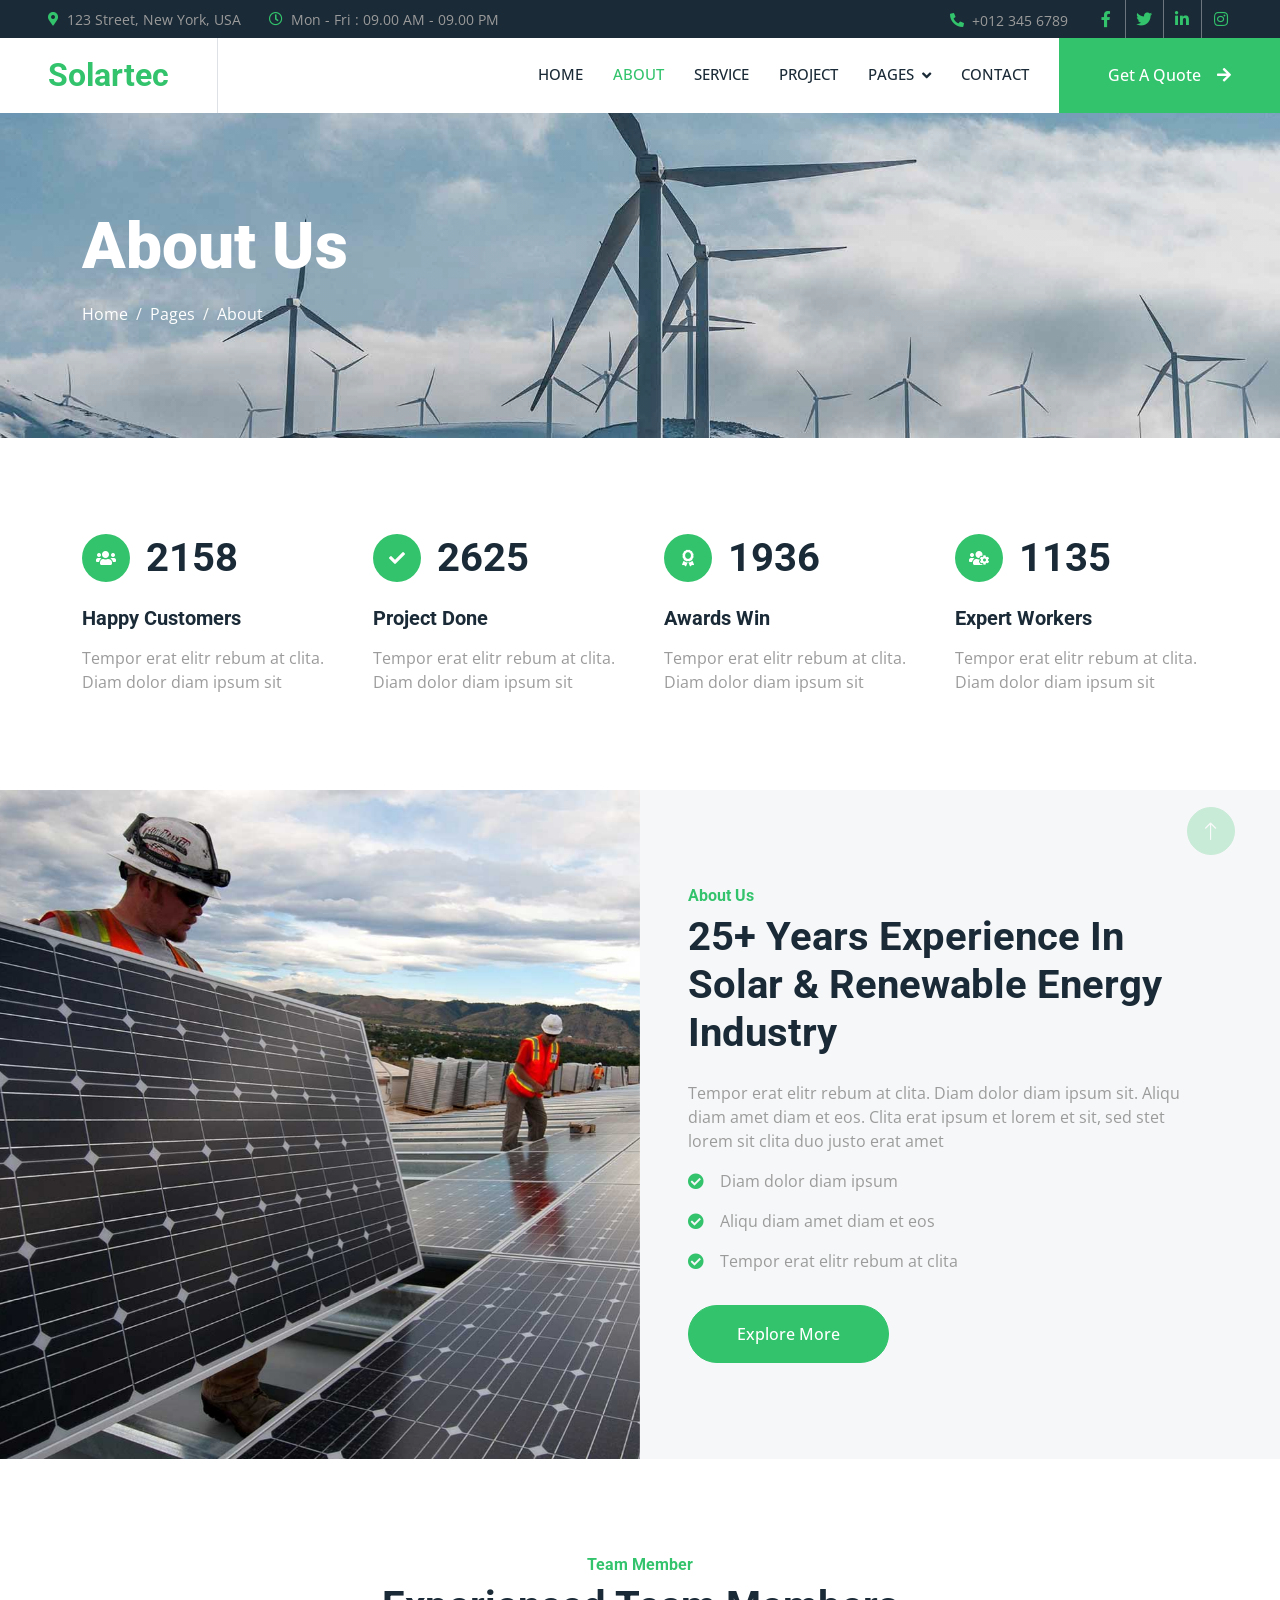
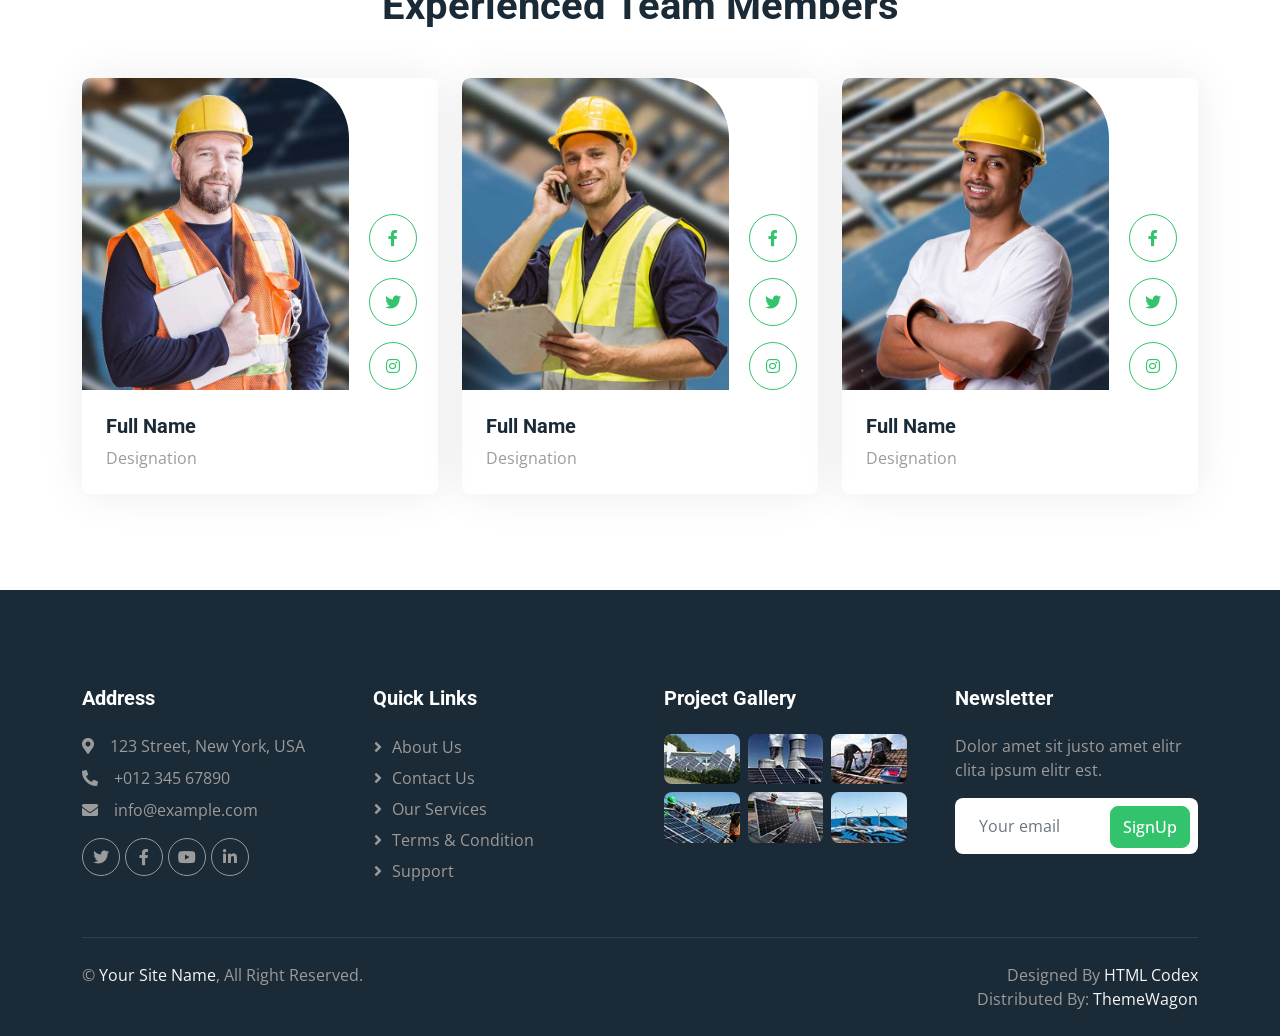
==== about.html @ 1502fc78 "Initial commit" ====
<!DOCTYPE html>
<html lang="en">

<head>
    <meta charset="utf-8">
    <title>Solartec - Renewable Energy Website Template</title>
    <meta content="width=device-width, initial-scale=1.0" name="viewport">
    <meta content="" name="keywords">
    <meta content="" name="description">

    <!-- Favicon -->
    <link href="img/favicon.ico" rel="icon">

    <!-- Google Web Fonts -->
    <link rel="preconnect" href="https://fonts.googleapis.com">
    <link rel="preconnect" href="https://fonts.gstatic.com" crossorigin>
    <link href="https://fonts.googleapis.com/css2?family=Open+Sans:wght@400;500&family=Roboto:wght@500;700;900&display=swap" rel="stylesheet"> 

    <!-- Icon Font Stylesheet -->
    <link href="https://cdnjs.cloudflare.com/ajax/libs/font-awesome/5.10.0/css/all.min.css" rel="stylesheet">
    <link href="https://cdn.jsdelivr.net/npm/bootstrap-icons@1.4.1/font/bootstrap-icons.css" rel="stylesheet">

    <!-- Libraries Stylesheet -->
    <link href="lib/animate/animate.min.css" rel="stylesheet">
    <link href="lib/owlcarousel/assets/owl.carousel.min.css" rel="stylesheet">
    <link href="lib/lightbox/css/lightbox.min.css" rel="stylesheet">

    <!-- Customized Bootstrap Stylesheet -->
    <link href="css/bootstrap.min.css" rel="stylesheet">

    <!-- Template Stylesheet -->
    <link href="css/style.css" rel="stylesheet">
</head>

<body>
    <!-- Spinner Start -->
    <div id="spinner" class="show bg-white position-fixed translate-middle w-100 vh-100 top-50 start-50 d-flex align-items-center justify-content-center">
        <div class="spinner-border text-primary" style="width: 3rem; height: 3rem;" role="status">
            <span class="sr-only">Loading...</span>
        </div>
    </div>
    <!-- Spinner End -->


    <!-- Topbar Start -->
    <div class="container-fluid bg-dark p-0">
        <div class="row gx-0 d-none d-lg-flex">
            <div class="col-lg-7 px-5 text-start">
                <div class="h-100 d-inline-flex align-items-center me-4">
                    <small class="fa fa-map-marker-alt text-primary me-2"></small>
                    <small>123 Street, New York, USA</small>
                </div>
                <div class="h-100 d-inline-flex align-items-center">
                    <small class="far fa-clock text-primary me-2"></small>
                    <small>Mon - Fri : 09.00 AM - 09.00 PM</small>
                </div>
            </div>
            <div class="col-lg-5 px-5 text-end">
                <div class="h-100 d-inline-flex align-items-center me-4">
                    <small class="fa fa-phone-alt text-primary me-2"></small>
                    <small>+012 345 6789</small>
                </div>
                <div class="h-100 d-inline-flex align-items-center mx-n2">
                    <a class="btn btn-square btn-link rounded-0 border-0 border-end border-secondary" href=""><i class="fab fa-facebook-f"></i></a>
                    <a class="btn btn-square btn-link rounded-0 border-0 border-end border-secondary" href=""><i class="fab fa-twitter"></i></a>
                    <a class="btn btn-square btn-link rounded-0 border-0 border-end border-secondary" href=""><i class="fab fa-linkedin-in"></i></a>
                    <a class="btn btn-square btn-link rounded-0" href=""><i class="fab fa-instagram"></i></a>
                </div>
            </div>
        </div>
    </div>
    <!-- Topbar End -->


    <!-- Navbar Start -->
    <nav class="navbar navbar-expand-lg bg-white navbar-light sticky-top p-0">
        <a href="index.html" class="navbar-brand d-flex align-items-center border-end px-4 px-lg-5">
            <h2 class="m-0 text-primary">Solartec</h2>
        </a>
        <button type="button" class="navbar-toggler me-4" data-bs-toggle="collapse" data-bs-target="#navbarCollapse">
            <span class="navbar-toggler-icon"></span>
        </button>
        <div class="collapse navbar-collapse" id="navbarCollapse">
            <div class="navbar-nav ms-auto p-4 p-lg-0">
                <a href="index.html" class="nav-item nav-link">Home</a>
                <a href="about.html" class="nav-item nav-link active">About</a>
                <a href="service.html" class="nav-item nav-link">Service</a>
                <a href="project.html" class="nav-item nav-link">Project</a>
                <div class="nav-item dropdown">
                    <a href="#" class="nav-link dropdown-toggle" data-bs-toggle="dropdown">Pages</a>
                    <div class="dropdown-menu bg-light m-0">
                        <a href="feature.html" class="dropdown-item">Feature</a>
                        <a href="quote.html" class="dropdown-item">Free Quote</a>
                        <a href="team.html" class="dropdown-item">Our Team</a>
                        <a href="testimonial.html" class="dropdown-item">Testimonial</a>
                        <a href="404.html" class="dropdown-item">404 Page</a>
                    </div>
                </div>
                <a href="contact.html" class="nav-item nav-link">Contact</a>
            </div>
            <a href="" class="btn btn-primary rounded-0 py-4 px-lg-5 d-none d-lg-block">Get A Quote<i class="fa fa-arrow-right ms-3"></i></a>
        </div>
    </nav>
    <!-- Navbar End -->


    <!-- Page Header Start -->
    <div class="container-fluid page-header py-5 mb-5">
        <div class="container py-5">
            <h1 class="display-3 text-white mb-3 animated slideInDown">About Us</h1>
            <nav aria-label="breadcrumb animated slideInDown">
                <ol class="breadcrumb">
                    <li class="breadcrumb-item"><a class="text-white" href="#">Home</a></li>
                    <li class="breadcrumb-item"><a class="text-white" href="#">Pages</a></li>
                    <li class="breadcrumb-item text-white active" aria-current="page">About</li>
                </ol>
            </nav>
        </div>
    </div>
    <!-- Page Header End -->


    <!-- Feature Start -->
    <div class="container-xxl py-5">
        <div class="container">
            <div class="row g-5">
                <div class="col-md-6 col-lg-3 wow fadeIn" data-wow-delay="0.1s">
                    <div class="d-flex align-items-center mb-4">
                        <div class="btn-lg-square bg-primary rounded-circle me-3">
                            <i class="fa fa-users text-white"></i>
                        </div>
                        <h1 class="mb-0" data-toggle="counter-up">3453</h1>
                    </div>
                    <h5 class="mb-3">Happy Customers</h5>
                    <span>Tempor erat elitr rebum at clita. Diam dolor diam ipsum sit</span>
                </div>
                <div class="col-md-6 col-lg-3 wow fadeIn" data-wow-delay="0.3s">
                    <div class="d-flex align-items-center mb-4">
                        <div class="btn-lg-square bg-primary rounded-circle me-3">
                            <i class="fa fa-check text-white"></i>
                        </div>
                        <h1 class="mb-0" data-toggle="counter-up">4234</h1>
                    </div>
                    <h5 class="mb-3">Project Done</h5>
                    <span>Tempor erat elitr rebum at clita. Diam dolor diam ipsum sit</span>
                </div>
                <div class="col-md-6 col-lg-3 wow fadeIn" data-wow-delay="0.5s">
                    <div class="d-flex align-items-center mb-4">
                        <div class="btn-lg-square bg-primary rounded-circle me-3">
                            <i class="fa fa-award text-white"></i>
                        </div>
                        <h1 class="mb-0" data-toggle="counter-up">3123</h1>
                    </div>
                    <h5 class="mb-3">Awards Win</h5>
                    <span>Tempor erat elitr rebum at clita. Diam dolor diam ipsum sit</span>
                </div>
                <div class="col-md-6 col-lg-3 wow fadeIn" data-wow-delay="0.7s">
                    <div class="d-flex align-items-center mb-4">
                        <div class="btn-lg-square bg-primary rounded-circle me-3">
                            <i class="fa fa-users-cog text-white"></i>
                        </div>
                        <h1 class="mb-0" data-toggle="counter-up">1831</h1>
                    </div>
                    <h5 class="mb-3">Expert Workers</h5>
                    <span>Tempor erat elitr rebum at clita. Diam dolor diam ipsum sit</span>
                </div>
            </div>
        </div>
    </div>
    <!-- Feature Start -->
    

    <!-- About Start -->
    <div class="container-fluid bg-light overflow-hidden my-5 px-lg-0">
        <div class="container about px-lg-0">
            <div class="row g-0 mx-lg-0">
                <div class="col-lg-6 ps-lg-0 wow fadeIn" data-wow-delay="0.1s" style="min-height: 400px;">
                    <div class="position-relative h-100">
                        <img class="position-absolute img-fluid w-100 h-100" src="img/about.jpg" style="object-fit: cover;" alt="">
                    </div>
                </div>
                <div class="col-lg-6 about-text py-5 wow fadeIn" data-wow-delay="0.5s">
                    <div class="p-lg-5 pe-lg-0">
                        <h6 class="text-primary">About Us</h6>
                        <h1 class="mb-4">25+ Years Experience In Solar & Renewable Energy Industry</h1>
                        <p>Tempor erat elitr rebum at clita. Diam dolor diam ipsum sit. Aliqu diam amet diam et eos. Clita erat ipsum et lorem et sit, sed stet lorem sit clita duo justo erat amet</p>
                        <p><i class="fa fa-check-circle text-primary me-3"></i>Diam dolor diam ipsum</p>
                        <p><i class="fa fa-check-circle text-primary me-3"></i>Aliqu diam amet diam et eos</p>
                        <p><i class="fa fa-check-circle text-primary me-3"></i>Tempor erat elitr rebum at clita</p>
                        <a href="" class="btn btn-primary rounded-pill py-3 px-5 mt-3">Explore More</a>
                    </div>
                </div>
            </div>
        </div>
    </div>
    <!-- About End -->


    <!-- Team Start -->
    <div class="container-xxl py-5">
        <div class="container">
            <div class="text-center mx-auto mb-5 wow fadeInUp" data-wow-delay="0.1s" style="max-width: 600px;">
                <h6 class="text-primary">Team Member</h6>
                <h1 class="mb-4">Experienced Team Members</h1>
            </div>
            <div class="row g-4">
                <div class="col-lg-4 col-md-6 wow fadeInUp" data-wow-delay="0.1s">
                    <div class="team-item rounded overflow-hidden">
                        <div class="d-flex">
                            <img class="img-fluid w-75" src="img/team-1.jpg" alt="">
                            <div class="team-social w-25">
                                <a class="btn btn-lg-square btn-outline-primary rounded-circle mt-3" href=""><i class="fab fa-facebook-f"></i></a>
                                <a class="btn btn-lg-square btn-outline-primary rounded-circle mt-3" href=""><i class="fab fa-twitter"></i></a>
                                <a class="btn btn-lg-square btn-outline-primary rounded-circle mt-3" href=""><i class="fab fa-instagram"></i></a>
                            </div>
                        </div>
                        <div class="p-4">
                            <h5>Full Name</h5>
                            <span>Designation</span>
                        </div>
                    </div>
                </div>
                <div class="col-lg-4 col-md-6 wow fadeInUp" data-wow-delay="0.3s">
                    <div class="team-item rounded overflow-hidden">
                        <div class="d-flex">
                            <img class="img-fluid w-75" src="img/team-2.jpg" alt="">
                            <div class="team-social w-25">
                                <a class="btn btn-lg-square btn-outline-primary rounded-circle mt-3" href=""><i class="fab fa-facebook-f"></i></a>
                                <a class="btn btn-lg-square btn-outline-primary rounded-circle mt-3" href=""><i class="fab fa-twitter"></i></a>
                                <a class="btn btn-lg-square btn-outline-primary rounded-circle mt-3" href=""><i class="fab fa-instagram"></i></a>
                            </div>
                        </div>
                        <div class="p-4">
                            <h5>Full Name</h5>
                            <span>Designation</span>
                        </div>
                    </div>
                </div>
                <div class="col-lg-4 col-md-6 wow fadeInUp" data-wow-delay="0.5s">
                    <div class="team-item rounded overflow-hidden">
                        <div class="d-flex">
                            <img class="img-fluid w-75" src="img/team-3.jpg" alt="">
                            <div class="team-social w-25">
                                <a class="btn btn-lg-square btn-outline-primary rounded-circle mt-3" href=""><i class="fab fa-facebook-f"></i></a>
                                <a class="btn btn-lg-square btn-outline-primary rounded-circle mt-3" href=""><i class="fab fa-twitter"></i></a>
                                <a class="btn btn-lg-square btn-outline-primary rounded-circle mt-3" href=""><i class="fab fa-instagram"></i></a>
                            </div>
                        </div>
                        <div class="p-4">
                            <h5>Full Name</h5>
                            <span>Designation</span>
                        </div>
                    </div>
                </div>
            </div>
        </div>
    </div>
    <!-- Team End -->
        

    <!-- Footer Start -->
    <div class="container-fluid bg-dark text-body footer mt-5 pt-5 wow fadeIn" data-wow-delay="0.1s">
        <div class="container py-5">
            <div class="row g-5">
                <div class="col-lg-3 col-md-6">
                    <h5 class="text-white mb-4">Address</h5>
                    <p class="mb-2"><i class="fa fa-map-marker-alt me-3"></i>123 Street, New York, USA</p>
                    <p class="mb-2"><i class="fa fa-phone-alt me-3"></i>+012 345 67890</p>
                    <p class="mb-2"><i class="fa fa-envelope me-3"></i>info@example.com</p>
                    <div class="d-flex pt-2">
                        <a class="btn btn-square btn-outline-light btn-social" href=""><i class="fab fa-twitter"></i></a>
                        <a class="btn btn-square btn-outline-light btn-social" href=""><i class="fab fa-facebook-f"></i></a>
                        <a class="btn btn-square btn-outline-light btn-social" href=""><i class="fab fa-youtube"></i></a>
                        <a class="btn btn-square btn-outline-light btn-social" href=""><i class="fab fa-linkedin-in"></i></a>
                    </div>
                </div>
                <div class="col-lg-3 col-md-6">
                    <h5 class="text-white mb-4">Quick Links</h5>
                    <a class="btn btn-link" href="">About Us</a>
                    <a class="btn btn-link" href="">Contact Us</a>
                    <a class="btn btn-link" href="">Our Services</a>
                    <a class="btn btn-link" href="">Terms & Condition</a>
                    <a class="btn btn-link" href="">Support</a>
                </div>
                <div class="col-lg-3 col-md-6">
                    <h5 class="text-white mb-4">Project Gallery</h5>
                    <div class="row g-2">
                        <div class="col-4">
                            <img class="img-fluid rounded" src="img/gallery-1.jpg" alt="">
                        </div>
                        <div class="col-4">
                            <img class="img-fluid rounded" src="img/gallery-2.jpg" alt="">
                        </div>
                        <div class="col-4">
                            <img class="img-fluid rounded" src="img/gallery-3.jpg" alt="">
                        </div>
                        <div class="col-4">
                            <img class="img-fluid rounded" src="img/gallery-4.jpg" alt="">
                        </div>
                        <div class="col-4">
                            <img class="img-fluid rounded" src="img/gallery-5.jpg" alt="">
                        </div>
                        <div class="col-4">
                            <img class="img-fluid rounded" src="img/gallery-6.jpg" alt="">
                        </div>
                    </div>
                </div>
                <div class="col-lg-3 col-md-6">
                    <h5 class="text-white mb-4">Newsletter</h5>
                    <p>Dolor amet sit justo amet elitr clita ipsum elitr est.</p>
                    <div class="position-relative mx-auto" style="max-width: 400px;">
                        <input class="form-control border-0 w-100 py-3 ps-4 pe-5" type="text" placeholder="Your email">
                        <button type="button" class="btn btn-primary py-2 position-absolute top-0 end-0 mt-2 me-2">SignUp</button>
                    </div>
                </div>
            </div>
        </div>
        <div class="container">
            <div class="copyright">
                <div class="row">
                    <div class="col-md-6 text-center text-md-start mb-3 mb-md-0">
                        &copy; <a href="#">Your Site Name</a>, All Right Reserved.
                    </div>
                    <div class="col-md-6 text-center text-md-end">
                        <!--/*** This template is free as long as you keep the footer author’s credit link/attribution link/backlink. If you'd like to use the template without the footer author’s credit link/attribution link/backlink, you can purchase the Credit Removal License from "https://htmlcodex.com/credit-removal". Thank you for your support. ***/-->
                        Designed By <a href="https://htmlcodex.com">HTML Codex</a>
                        <br>Distributed By: <a href="https://themewagon.com" target="_blank">ThemeWagon</a>
                    </div>
                </div>
            </div>
        </div>
    </div>
    <!-- Footer End -->


    <!-- Back to Top -->
    <a href="#" class="btn btn-lg btn-primary btn-lg-square rounded-circle back-to-top"><i class="bi bi-arrow-up"></i></a>


    <!-- JavaScript Libraries -->
    <script src="https://code.jquery.com/jquery-3.4.1.min.js"></script>
    <script src="https://cdn.jsdelivr.net/npm/bootstrap@5.0.0/dist/js/bootstrap.bundle.min.js"></script>
    <script src="lib/wow/wow.min.js"></script>
    <script src="lib/easing/easing.min.js"></script>
    <script src="lib/waypoints/waypoints.min.js"></script>
    <script src="lib/counterup/counterup.min.js"></script>
    <script src="lib/owlcarousel/owl.carousel.min.js"></script>
    <script src="lib/isotope/isotope.pkgd.min.js"></script>
    <script src="lib/lightbox/js/lightbox.min.js"></script>

    <!-- Template Javascript -->
    <script src="js/main.js"></script>
</body>

</html>
---- css/style.css ----
/********** Template CSS **********/
:root {
    --primary: #32C36C;
    --light: #F6F7F8;
    --dark: #1A2A36;
}

.fw-medium {
    font-weight: 500 !important;
}

.fw-bold {
    font-weight: 700 !important;
}

.fw-black {
    font-weight: 900 !important;
}

.back-to-top {
    position: fixed;
    display: none;
    right: 45px;
    bottom: 45px;
    z-index: 99;
}


/*** Spinner ***/
#spinner {
    opacity: 0;
    visibility: hidden;
    transition: opacity .5s ease-out, visibility 0s linear .5s;
    z-index: 99999;
}

#spinner.show {
    transition: opacity .5s ease-out, visibility 0s linear 0s;
    visibility: visible;
    opacity: 1;
}


/*** Button ***/
.btn {
    font-weight: 500;
    transition: .5s;
}

.btn.btn-primary,
.btn.btn-outline-primary:hover {
    color: #FFFFFF;
}

.btn-square {
    width: 38px;
    height: 38px;
}

.btn-sm-square {
    width: 32px;
    height: 32px;
}

.btn-lg-square {
    width: 48px;
    height: 48px;
}

.btn-square,
.btn-sm-square,
.btn-lg-square {
    padding: 0;
    display: flex;
    align-items: center;
    justify-content: center;
    font-weight: normal;
}

/*** Navbar ***/
.navbar.sticky-top {
    top: -100px;
    transition: .5s;
}

.navbar .navbar-brand,
.navbar a.btn {
    height: 75px;
}

.navbar .navbar-nav .nav-link {
    margin-right: 30px;
    padding: 25px 0;
    color: var(--dark);
    font-size: 15px;
    font-weight: 500;
    text-transform: uppercase;
    outline: none;
}

.navbar .navbar-nav .nav-link:hover,
.navbar .navbar-nav .nav-link.active {
    color: var(--primary);
}

.navbar .dropdown-toggle::after {
    border: none;
    content: "\f107";
    font-family: "Font Awesome 5 Free";
    font-weight: 900;
    vertical-align: middle;
    margin-left: 8px;
}

@media (max-width: 991.98px) {
    .navbar .navbar-nav .nav-link  {
        margin-right: 0;
        padding: 10px 0;
    }

    .navbar .navbar-nav {
        border-top: 1px solid #EEEEEE;
    }
}

@media (min-width: 992px) {
    .navbar .nav-item .dropdown-menu {
        display: block;
        border: none;
        margin-top: 0;
        top: 150%;
        opacity: 0;
        visibility: hidden;
        transition: .5s;
    }

    .navbar .nav-item:hover .dropdown-menu {
        top: 100%;
        visibility: visible;
        transition: .5s;
        opacity: 1;
    }
}


/*** Header ***/
.owl-carousel-inner {
    position: absolute;
    width: 100%;
    height: 100%;
    top: 0;
    left: 0;
    display: flex;
    align-items: center;
    background: rgba(0, 0, 0, .1);
}

@media (max-width: 768px) {
    .header-carousel .owl-carousel-item {
        position: relative;
        min-height: 500px;
    }

    .header-carousel .owl-carousel-item img {
        position: absolute;
        width: 100%;
        height: 100%;
        object-fit: cover;
    }

    .header-carousel .owl-carousel-item p {
        font-size: 16px !important;
    }
}

.header-carousel .owl-dots {
    position: absolute;
    width: 60px;
    height: 100%;
    top: 0;
    right: 30px;
    display: flex;
    flex-direction: column;
    align-items: center;
    justify-content: center;
}

.header-carousel .owl-dots .owl-dot {
    position: relative;
    width: 45px;
    height: 45px;
    margin: 5px 0;
    background: #FFFFFF;
    box-shadow: 0 0 30px rgba(255, 255, 255, .9);
    border-radius: 45px;
    transition: .5s;
}

.header-carousel .owl-dots .owl-dot.active {
    width: 60px;
    height: 60px;
}

.header-carousel .owl-dots .owl-dot img {
    position: absolute;
    width: 100%;
    height: 100%;
    object-fit: cover;
    padding: 2px;
    border-radius: 45px;
    transition: .5s;
}

.page-header {
    background: linear-gradient(rgba(0, 0, 0, .1), rgba(0, 0, 0, .1)), url(../img/carousel-1.jpg) center center no-repeat;
    background-size: cover;
}

.breadcrumb-item + .breadcrumb-item::before {
    color: var(--light);
}


/*** About ***/
@media (min-width: 992px) {
    .container.about {
        max-width: 100% !important;
    }

    .about-text  {
        padding-right: calc(((100% - 960px) / 2) + .75rem);
    }
}

@media (min-width: 1200px) {
    .about-text  {
        padding-right: calc(((100% - 1140px) / 2) + .75rem);
    }
}

@media (min-width: 1400px) {
    .about-text  {
        padding-right: calc(((100% - 1320px) / 2) + .75rem);
    }
}


/*** Service ***/
.service-item {
    box-shadow: 0 0 45px rgba(0, 0, 0, .08);
}

.service-icon {
    position: relative;
    margin: -50px 0 25px 0;
    width: 100px;
    height: 100px;
    display: flex;
    align-items: center;
    justify-content: center;
    color: var(--primary);
    background: #FFFFFF;
    border-radius: 100px;
    box-shadow: 0 0 45px rgba(0, 0, 0, .08);
    transition: .5s;
}

.service-item:hover .service-icon {
    color: #FFFFFF;
    background: var(--primary);
}


/*** Feature ***/
@media (min-width: 992px) {
    .container.feature {
        max-width: 100% !important;
    }

    .feature-text  {
        padding-left: calc(((100% - 960px) / 2) + .75rem);
    }
}

@media (min-width: 1200px) {
    .feature-text  {
        padding-left: calc(((100% - 1140px) / 2) + .75rem);
    }
}

@media (min-width: 1400px) {
    .feature-text  {
        padding-left: calc(((100% - 1320px) / 2) + .75rem);
    }
}


/*** Project Portfolio ***/
#portfolio-flters li {
    display: inline-block;
    font-weight: 500;
    color: var(--dark);
    cursor: pointer;
    transition: .5s;
    border-bottom: 2px solid transparent;
}

#portfolio-flters li:hover,
#portfolio-flters li.active {
    color: var(--primary);
    border-color: var(--primary);
}

.portfolio-img {
    position: relative;
}

.portfolio-img::before,
.portfolio-img::after {
    position: absolute;
    content: "";
    width: 0;
    height: 100%;
    top: 0;
    background: var(--dark);
    transition: .5s;
}

.portfolio-img::before {
    left: 50%;
}

.portfolio-img::after {
    right: 50%;
}

.portfolio-item:hover .portfolio-img::before {
    width: 51%;
    left: 0;
}

.portfolio-item:hover .portfolio-img::after {
    width: 51%;
    right: 0;
}

.portfolio-btn {
    position: absolute;
    top: 0;
    left: 0;
    width: 100%;
    height: 100%;
    display: flex;
    align-items: center;
    justify-content: center;
    opacity: 0;
    z-index: 1;
    transition: .5s;
}

.portfolio-item:hover .portfolio-btn {
    opacity: 1;
    transition-delay: .3s;
}


/*** Quote ***/
@media (min-width: 992px) {
    .container.quote {
        max-width: 100% !important;
    }

    .quote-text  {
        padding-right: calc(((100% - 960px) / 2) + .75rem);
    }
}

@media (min-width: 1200px) {
    .quote-text  {
        padding-right: calc(((100% - 1140px) / 2) + .75rem);
    }
}

@media (min-width: 1400px) {
    .quote-text  {
        padding-right: calc(((100% - 1320px) / 2) + .75rem);
    }
}


/*** Team ***/
.team-item {
    box-shadow: 0 0 45px rgba(0, 0, 0, .08);
}

.team-item img {
    border-radius: 8px 60px 0 0;
}

.team-item .team-social {
    display: flex;
    flex-direction: column;
    align-items: center;
    justify-content: flex-end;
    background: #FFFFFF;
    transition: .5s;
}


/*** Testimonial ***/
.testimonial-carousel::before {
    position: absolute;
    content: "";
    top: 0;
    left: 0;
    height: 100%;
    width: 0;
    background: linear-gradient(to right, rgba(255, 255, 255, 1) 0%, rgba(255, 255, 255, 0) 100%);
    z-index: 1;
}

.testimonial-carousel::after {
    position: absolute;
    content: "";
    top: 0;
    right: 0;
    height: 100%;
    width: 0;
    background: linear-gradient(to left, rgba(255, 255, 255, 1) 0%, rgba(255, 255, 255, 0) 100%);
    z-index: 1;
}

@media (min-width: 768px) {
    .testimonial-carousel::before,
    .testimonial-carousel::after {
        width: 200px;
    }
}

@media (min-width: 992px) {
    .testimonial-carousel::before,
    .testimonial-carousel::after {
        width: 300px;
    }
}

.testimonial-carousel .owl-nav {
    position: absolute;
    width: 350px;
    top: 20px;
    left: 50%;
    transform: translateX(-50%);
    display: flex;
    justify-content: space-between;
    opacity: 0;
    transition: .5s;
    z-index: 1;
}

.testimonial-carousel:hover .owl-nav {
    width: 300px;
    opacity: 1;
}

.testimonial-carousel .owl-nav .owl-prev,
.testimonial-carousel .owl-nav .owl-next {
    position: relative;
    color: var(--primary);
    font-size: 45px;
    transition: .5s;
}

.testimonial-carousel .owl-nav .owl-prev:hover,
.testimonial-carousel .owl-nav .owl-next:hover {
    color: var(--dark);
}

.testimonial-carousel .testimonial-img img {
    width: 100px;
    height: 100px;
}

.testimonial-carousel .testimonial-img .btn-square {
    position: absolute;
    bottom: -19px;
    left: 50%;
    transform: translateX(-50%);
}

.testimonial-carousel .owl-item .testimonial-text {
    margin-bottom: 30px;
    box-shadow: 0 0 45px rgba(0, 0, 0, .08);
    transform: scale(.8);
    transition: .5s;
}

.testimonial-carousel .owl-item.center .testimonial-text {
    transform: scale(1);
}


/*** Contact ***/
@media (min-width: 992px) {
    .container.contact {
        max-width: 100% !important;
    }

    .contact-text  {
        padding-left: calc(((100% - 960px) / 2) + .75rem);
    }
}

@media (min-width: 1200px) {
    .contact-text  {
        padding-left: calc(((100% - 1140px) / 2) + .75rem);
    }
}

@media (min-width: 1400px) {
    .contact-text  {
        padding-left: calc(((100% - 1320px) / 2) + .75rem);
    }
}


/*** Footer ***/
.footer .btn.btn-social {
    margin-right: 5px;
    color: #9B9B9B;
    border: 1px solid #9B9B9B;
    border-radius: 38px;
    transition: .3s;
}

.footer .btn.btn-social:hover {
    color: var(--primary);
    border-color: var(--light);
}

.footer .btn.btn-link {
    display: block;
    margin-bottom: 5px;
    padding: 0;
    text-align: left;
    color: #9B9B9B;
    font-weight: normal;
    text-transform: capitalize;
    transition: .3s;
}

.footer .btn.btn-link::before {
    position: relative;
    content: "\f105";
    font-family: "Font Awesome 5 Free";
    font-weight: 900;
    margin-right: 10px;
}

.footer .btn.btn-link:hover {
    color: #FFFFFF;
    letter-spacing: 1px;
    box-shadow: none;
}

.footer .copyright {
    padding: 25px 0;
    border-top: 1px solid rgba(256, 256, 256, .1);
}

.footer .copyright a {
    color: var(--light);
}

.footer .copyright a:hover {
    color: var(--primary);
}
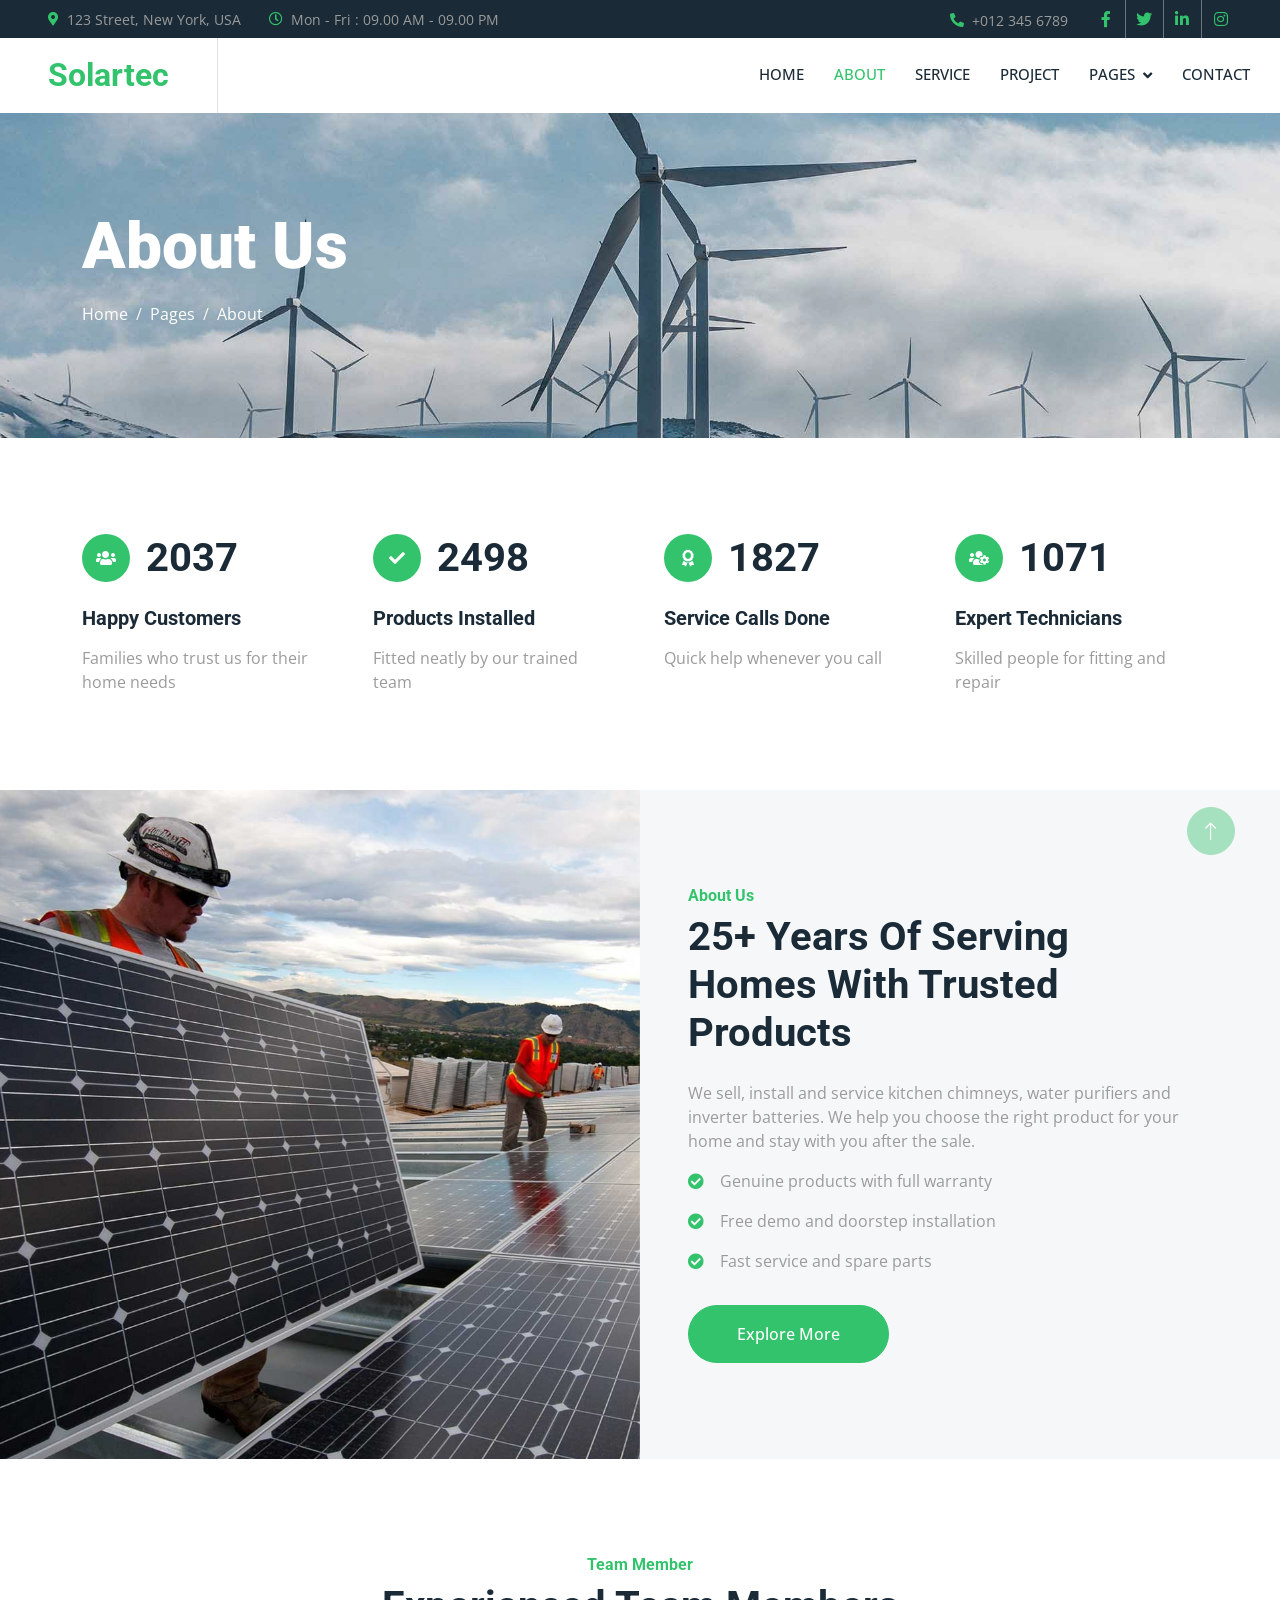
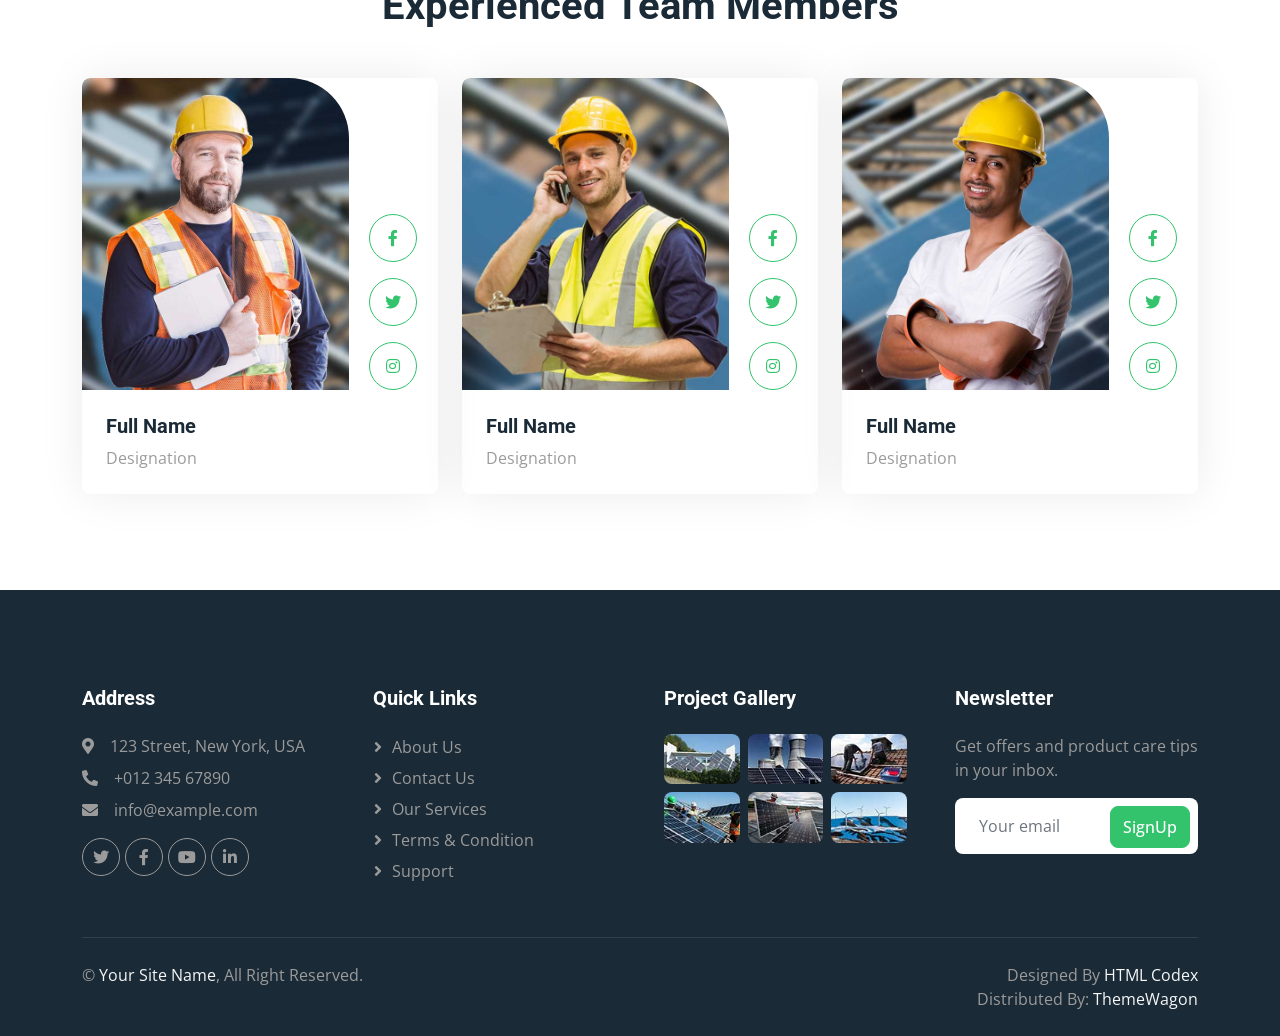
==== commit fc2f396a: "fixed header footer" ====
--- a/about.html
+++ b/about.html
@@ -43,7 +43,7 @@
 
 
     <!-- Topbar Start -->
-    <div class="container-fluid bg-dark p-0">
+    <!-- <div class="container-fluid bg-dark p-0">
         <div class="row gx-0 d-none d-lg-flex">
             <div class="col-lg-7 px-5 text-start">
                 <div class="h-100 d-inline-flex align-items-center me-4">
@@ -68,12 +68,12 @@
                 </div>
             </div>
         </div>
-    </div>
+    </div> -->
     <!-- Topbar End -->
 
 
     <!-- Navbar Start -->
-    <nav class="navbar navbar-expand-lg bg-white navbar-light sticky-top p-0">
+    <!-- <nav class="navbar navbar-expand-lg bg-white navbar-light sticky-top p-0">
         <a href="index.html" class="navbar-brand d-flex align-items-center border-end px-4 px-lg-5">
             <h2 class="m-0 text-primary">Solartec</h2>
         </a>
@@ -100,9 +100,10 @@
             </div>
             <a href="" class="btn btn-primary rounded-0 py-4 px-lg-5 d-none d-lg-block">Get A Quote<i class="fa fa-arrow-right ms-3"></i></a>
         </div>
-    </nav>
+    </nav> -->
     <!-- Navbar End -->
 
+<div id="header-container"></div>
 
     <!-- Page Header Start -->
     <div class="container-fluid page-header py-5 mb-5">
@@ -132,7 +133,7 @@
                         <h1 class="mb-0" data-toggle="counter-up">3453</h1>
                     </div>
                     <h5 class="mb-3">Happy Customers</h5>
-                    <span>Tempor erat elitr rebum at clita. Diam dolor diam ipsum sit</span>
+                    <span>Families who trust us for their home needs</span>
                 </div>
                 <div class="col-md-6 col-lg-3 wow fadeIn" data-wow-delay="0.3s">
                     <div class="d-flex align-items-center mb-4">
@@ -141,8 +142,8 @@
                         </div>
                         <h1 class="mb-0" data-toggle="counter-up">4234</h1>
                     </div>
-                    <h5 class="mb-3">Project Done</h5>
-                    <span>Tempor erat elitr rebum at clita. Diam dolor diam ipsum sit</span>
+                    <h5 class="mb-3">Products Installed</h5>
+                    <span>Fitted neatly by our trained team</span>
                 </div>
                 <div class="col-md-6 col-lg-3 wow fadeIn" data-wow-delay="0.5s">
                     <div class="d-flex align-items-center mb-4">
@@ -151,8 +152,8 @@
                         </div>
                         <h1 class="mb-0" data-toggle="counter-up">3123</h1>
                     </div>
-                    <h5 class="mb-3">Awards Win</h5>
-                    <span>Tempor erat elitr rebum at clita. Diam dolor diam ipsum sit</span>
+                    <h5 class="mb-3">Service Calls Done</h5>
+                    <span>Quick help whenever you call</span>
                 </div>
                 <div class="col-md-6 col-lg-3 wow fadeIn" data-wow-delay="0.7s">
                     <div class="d-flex align-items-center mb-4">
@@ -161,8 +162,8 @@
                         </div>
                         <h1 class="mb-0" data-toggle="counter-up">1831</h1>
                     </div>
-                    <h5 class="mb-3">Expert Workers</h5>
-                    <span>Tempor erat elitr rebum at clita. Diam dolor diam ipsum sit</span>
+                    <h5 class="mb-3">Expert Technicians</h5>
+                    <span>Skilled people for fitting and repair</span>
                 </div>
             </div>
         </div>
@@ -182,11 +183,11 @@
                 <div class="col-lg-6 about-text py-5 wow fadeIn" data-wow-delay="0.5s">
                     <div class="p-lg-5 pe-lg-0">
                         <h6 class="text-primary">About Us</h6>
-                        <h1 class="mb-4">25+ Years Experience In Solar & Renewable Energy Industry</h1>
-                        <p>Tempor erat elitr rebum at clita. Diam dolor diam ipsum sit. Aliqu diam amet diam et eos. Clita erat ipsum et lorem et sit, sed stet lorem sit clita duo justo erat amet</p>
-                        <p><i class="fa fa-check-circle text-primary me-3"></i>Diam dolor diam ipsum</p>
-                        <p><i class="fa fa-check-circle text-primary me-3"></i>Aliqu diam amet diam et eos</p>
-                        <p><i class="fa fa-check-circle text-primary me-3"></i>Tempor erat elitr rebum at clita</p>
+                        <h1 class="mb-4">25+ Years Of Serving Homes With Trusted Products</h1>
+                        <p>We sell, install and service kitchen chimneys, water purifiers and inverter batteries. We help you choose the right product for your home and stay with you after the sale.</p>
+                        <p><i class="fa fa-check-circle text-primary me-3"></i>Genuine products with full warranty</p>
+                        <p><i class="fa fa-check-circle text-primary me-3"></i>Free demo and doorstep installation</p>
+                        <p><i class="fa fa-check-circle text-primary me-3"></i>Fast service and spare parts</p>
                         <a href="" class="btn btn-primary rounded-pill py-3 px-5 mt-3">Explore More</a>
                     </div>
                 </div>
@@ -259,7 +260,7 @@
         
 
     <!-- Footer Start -->
-    <div class="container-fluid bg-dark text-body footer mt-5 pt-5 wow fadeIn" data-wow-delay="0.1s">
+    <!-- <div class="container-fluid bg-dark text-body footer mt-5 pt-5 wow fadeIn" data-wow-delay="0.1s">
         <div class="container py-5">
             <div class="row g-5">
                 <div class="col-lg-3 col-md-6">
@@ -321,17 +322,18 @@
                     <div class="col-md-6 text-center text-md-start mb-3 mb-md-0">
                         &copy; <a href="#">Your Site Name</a>, All Right Reserved.
                     </div>
-                    <div class="col-md-6 text-center text-md-end">
+                    <div class="col-md-6 text-center text-md-end"> -->
                         <!--/*** This template is free as long as you keep the footer author’s credit link/attribution link/backlink. If you'd like to use the template without the footer author’s credit link/attribution link/backlink, you can purchase the Credit Removal License from "https://htmlcodex.com/credit-removal". Thank you for your support. ***/-->
-                        Designed By <a href="https://htmlcodex.com">HTML Codex</a>
+                        <!-- Designed By <a href="https://htmlcodex.com">HTML Codex</a>
                         <br>Distributed By: <a href="https://themewagon.com" target="_blank">ThemeWagon</a>
                     </div>
                 </div>
             </div>
         </div>
-    </div>
+    </div> -->
     <!-- Footer End -->
 
+<div id="footer-container"></div>
 
     <!-- Back to Top -->
     <a href="#" class="btn btn-lg btn-primary btn-lg-square rounded-circle back-to-top"><i class="bi bi-arrow-up"></i></a>
@@ -350,6 +352,7 @@
 
     <!-- Template Javascript -->
     <script src="js/main.js"></script>
+    <script src="js/script.js"></script>
 </body>
 
 </html>
